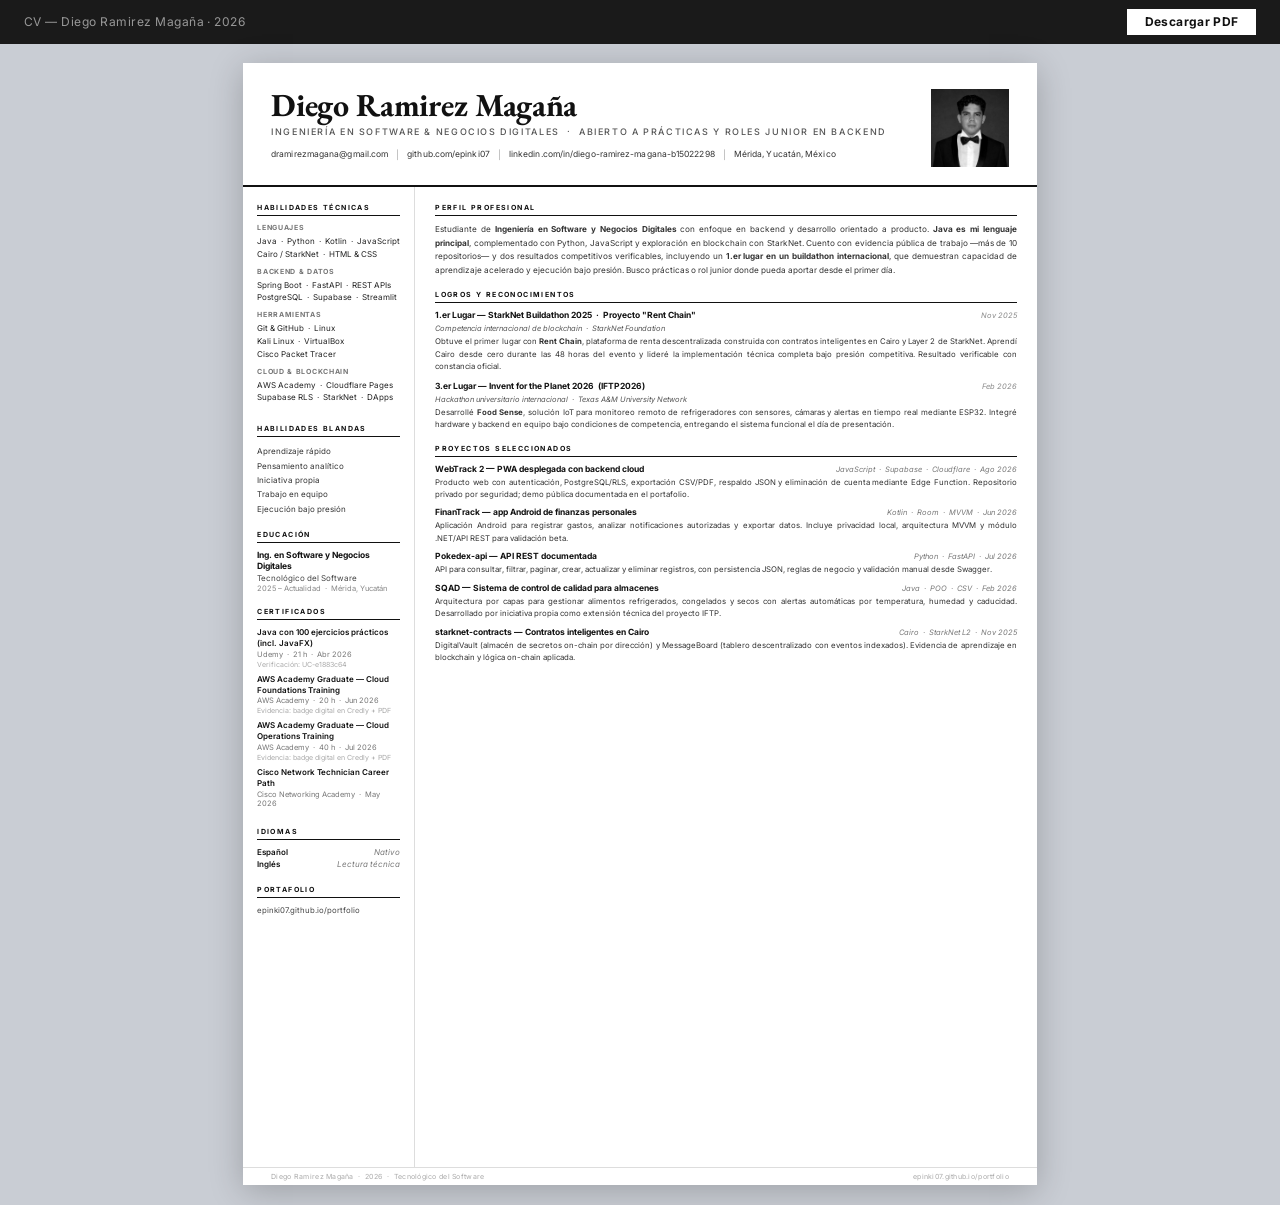
==== cv/index.html @ dd116756 "Update portfolio evidence and documentation" ====
<!DOCTYPE html>
<html lang="es">
<head>
  <meta charset="UTF-8"/>
  <meta name="viewport" content="width=device-width, initial-scale=1.0"/>
  <title>CV — Diego Ramirez Magaña</title>
  <link href="https://fonts.googleapis.com/css2?family=EB+Garamond:wght@400;500;600;700&family=Inter:wght@300;400;500;600;700&display=swap" rel="stylesheet"/>
  <style>
    *, *::before, *::after { box-sizing: border-box; margin: 0; padding: 0; }

    @media print {
      @page { margin: 0; size: A4 portrait; }
      body { -webkit-print-color-adjust: exact; print-color-adjust: exact; }
      .no-print { display: none !important; }
      .page { box-shadow: none; margin: 0; width: 100%; height: 100%; }
    }

    body {
      font-family: 'Inter', sans-serif;
      background: #c9cdd4;
      color: #111;
      font-size: 11px;
    }

    /* PRINT BAR */
    .print-bar {
      background: #1a1a1a;
      color: #fff;
      padding: .55rem 1.5rem;
      display: flex;
      justify-content: space-between;
      align-items: center;
    }
    .print-bar span { font-size: .75rem; opacity: .55; letter-spacing: .04em; }
    .btn-print {
      background: #fff;
      color: #111;
      border: none;
      padding: .35rem 1.1rem;
      font-size: .75rem;
      font-weight: 700;
      cursor: pointer;
      font-family: inherit;
      letter-spacing: .03em;
    }

    /* PAGE */
    .page {
      width: 210mm;
      height: 297mm;
      overflow: hidden;
      margin: 1.2rem auto;
      background: #fff;
      box-shadow: 0 6px 32px rgba(0,0,0,.22);
      display: flex;
      flex-direction: column;
    }

    /* ── HEADER ── */
    .cv-header {
      padding: 26px 28px 18px;
      border-bottom: 2px solid #111;
      display: grid;
      grid-template-columns: 1fr auto;
      align-items: start;
      gap: 16px;
    }
    .cv-name {
      font-family: 'EB Garamond', Georgia, serif;
      font-size: 32px;
      font-weight: 700;
      letter-spacing: -.3px;
      color: #111;
      line-height: 1;
    }
    .cv-title {
      font-size: 9px;
      font-weight: 500;
      letter-spacing: .18em;
      text-transform: uppercase;
      color: #555;
      margin-top: 5px;
      margin-bottom: 12px;
    }
    .cv-contacts {
      display: flex;
      flex-wrap: wrap;
      align-items: center;
      gap: 0;
    }
    .cv-contact {
      font-size: 8.5px;
      color: #333;
      text-decoration: none;
      letter-spacing: .01em;
    }
    .cv-sep {
      color: #aaa;
      margin: 0 8px;
      font-size: 9px;
    }
    .cv-avatar {
      width: 78px;
      height: 78px;
      object-fit: cover;
      filter: grayscale(100%) contrast(1.05);
    }

    /* ── BODY ── */
    .cv-body {
      display: grid;
      grid-template-columns: 172px 1fr;
      flex: 1;
      overflow: hidden;
    }

    /* ── SIDEBAR ── */
    .cv-sidebar {
      padding: 16px 14px 14px;
      border-right: 1px solid #ddd;
      display: flex;
      flex-direction: column;
      gap: 14px;
      overflow: hidden;
    }

    /* ── MAIN ── */
    .cv-main {
      padding: 16px 20px 14px;
      display: flex;
      flex-direction: column;
      gap: 13px;
      overflow: hidden;
    }

    /* ── SECTION TITLE ── */
    .sec-title {
      font-size: 7px;
      font-weight: 700;
      letter-spacing: .2em;
      text-transform: uppercase;
      color: #111;
      padding-bottom: 3px;
      border-bottom: 1px solid #111;
      margin-bottom: 7px;
    }

    /* ── PROFILE ── */
    .profile-text {
      font-size: 8.2px;
      color: #333;
      line-height: 1.65;
      text-align: justify;
    }

    /* ── SKILLS ── */
    .skill-block { margin-bottom: 6px; }
    .skill-label {
      font-size: 7px;
      font-weight: 700;
      text-transform: uppercase;
      letter-spacing: .1em;
      color: #777;
      margin-bottom: 3px;
    }
    .skill-list {
      font-size: 8px;
      color: #222;
      line-height: 1.6;
    }

    /* ── EDUCATION ── */
    .edu-degree { font-size: 8.5px; font-weight: 700; color: #111; line-height: 1.3; }
    .edu-school { font-size: 8px; color: #444; margin-top: 1px; }
    .edu-date   { font-size: 7.5px; color: #888; margin-top: 1px; }

    /* ── CERTS ── */
    .cert-row { margin-bottom: 5px; }
    .cert-name { font-size: 8px; font-weight: 600; color: #111; line-height: 1.35; }
    .cert-meta { font-size: 7.5px; color: #777; margin-top: 1px; }

    /* ── LANGS ── */
    .lang-row {
      display: flex;
      justify-content: space-between;
      font-size: 8px;
      margin-bottom: 2px;
    }
    .lang-name  { font-weight: 600; color: #111; }
    .lang-level { color: #777; font-style: italic; }

    /* ── SOFT SKILLS ── */
    .soft-list {
      font-size: 8px;
      color: #333;
      line-height: 1.8;
    }

    /* ── AWARDS ── */
    .award-row {
      display: grid;
      grid-template-columns: 1fr auto;
      gap: 8px;
      align-items: baseline;
      margin-bottom: 3px;
    }
    .award-title {
      font-size: 8.5px;
      font-weight: 700;
      color: #111;
      line-height: 1.3;
    }
    .award-date {
      font-size: 7.5px;
      color: #888;
      white-space: nowrap;
      font-style: italic;
    }
    .award-org {
      font-size: 7.5px;
      color: #555;
      font-style: italic;
      margin-bottom: 2px;
    }
    .award-desc {
      font-size: 7.8px;
      color: #333;
      line-height: 1.6;
      text-align: justify;
      margin-bottom: 8px;
    }
    .award-desc:last-child { margin-bottom: 0; }

    /* ── PROJECTS ── */
    .project-row { margin-bottom: 7px; }
    .project-row:last-child { margin-bottom: 0; }
    .project-header {
      display: grid;
      grid-template-columns: 1fr auto;
      align-items: baseline;
      gap: 8px;
      margin-bottom: 2px;
    }
    .project-name {
      font-size: 8.5px;
      font-weight: 700;
      color: #111;
    }
    .project-name a { color: inherit; text-decoration: none; }
    .project-stack {
      font-size: 7.5px;
      color: #777;
      font-style: italic;
      white-space: nowrap;
    }
    .project-desc {
      font-size: 7.8px;
      color: #333;
      line-height: 1.6;
      text-align: justify;
    }

    /* ── FOOTER ── */
    .cv-footer {
      border-top: 1px solid #ddd;
      padding: 4px 28px;
      display: flex;
      justify-content: space-between;
      align-items: center;
    }
    .cv-footer span, .cv-footer a {
      font-size: 7px;
      color: #aaa;
      text-decoration: none;
      letter-spacing: .04em;
    }
  </style>
</head>
<body>

  <div class="print-bar no-print">
    <span>CV — Diego Ramirez Magaña · 2026</span>
    <button class="btn-print" onclick="window.print()">Descargar PDF</button>
  </div>

  <div class="page">

    <!-- HEADER -->
    <header class="cv-header">
      <div>
        <div class="cv-name">Diego Ramirez Magaña</div>
        <div class="cv-title">Ingeniería en Software &amp; Negocios Digitales &nbsp;·&nbsp; Abierto a prácticas y roles junior en backend</div>
        <div class="cv-contacts">
          <a href="mailto:dramirezmagana@gmail.com" class="cv-contact">dramirezmagana@gmail.com</a>
          <span class="cv-sep">|</span>
          <a href="https://github.com/epinki07" class="cv-contact">github.com/epinki07</a>
          <span class="cv-sep">|</span>
          <a href="https://linkedin.com/in/diego-ramirez-magana-b15022298/" class="cv-contact">linkedin.com/in/diego-ramirez-magana-b15022298</a>
          <span class="cv-sep">|</span>
          <span class="cv-contact">Mérida, Yucatán, México</span>
        </div>
      </div>
      <img src="../profile.jpg" alt="Diego Ramirez Magaña" class="cv-avatar"
           onerror="this.style.display='none'"/>
    </header>

    <!-- BODY -->
    <div class="cv-body">

      <!-- SIDEBAR -->
      <aside class="cv-sidebar">

        <div>
          <div class="sec-title">Habilidades técnicas</div>
          <div class="skill-block">
            <div class="skill-label">Lenguajes</div>
            <div class="skill-list">Java &nbsp;·&nbsp; Python &nbsp;·&nbsp; Kotlin &nbsp;·&nbsp; JavaScript<br/>Cairo / StarkNet &nbsp;·&nbsp; HTML &amp; CSS</div>
          </div>
          <div class="skill-block">
            <div class="skill-label">Backend &amp; datos</div>
            <div class="skill-list">Spring Boot &nbsp;·&nbsp; FastAPI &nbsp;·&nbsp; REST APIs<br/>PostgreSQL &nbsp;·&nbsp; Supabase &nbsp;·&nbsp; Streamlit</div>
          </div>
          <div class="skill-block">
            <div class="skill-label">Herramientas</div>
            <div class="skill-list">Git &amp; GitHub &nbsp;·&nbsp; Linux<br/>Kali Linux &nbsp;·&nbsp; VirtualBox<br/>Cisco Packet Tracer</div>
          </div>
          <div class="skill-block">
            <div class="skill-label">Cloud &amp; Blockchain</div>
            <div class="skill-list">AWS Academy &nbsp;·&nbsp; Cloudflare Pages<br/>Supabase RLS &nbsp;·&nbsp; StarkNet &nbsp;·&nbsp; DApps</div>
          </div>
        </div>

        <div>
          <div class="sec-title">Habilidades blandas</div>
          <div class="soft-list">
            Aprendizaje rápido<br/>
            Pensamiento analítico<br/>
            Iniciativa propia<br/>
            Trabajo en equipo<br/>
            Ejecución bajo presión
          </div>
        </div>

        <div>
          <div class="sec-title">Educación</div>
          <div class="edu-degree">Ing. en Software y Negocios Digitales</div>
          <div class="edu-school">Tecnológico del Software</div>
          <div class="edu-date">2025 – Actualidad &nbsp;·&nbsp; Mérida, Yucatán</div>
        </div>

        <div>
          <div class="sec-title">Certificados</div>
          <div class="cert-row">
            <div class="cert-name">Java con 100 ejercicios prácticos (incl. JavaFX)</div>
            <div class="cert-meta">Udemy &nbsp;·&nbsp; 21 h &nbsp;·&nbsp; Abr 2026</div>
            <div class="cert-meta" style="color:#aaa; font-size:7px;">Verificación: UC-e1883c64</div>
          </div>
          <div class="cert-row">
            <div class="cert-name">AWS Academy Graduate — Cloud Foundations Training</div>
            <div class="cert-meta">AWS Academy &nbsp;·&nbsp; 20 h &nbsp;·&nbsp; Jun 2026</div>
            <div class="cert-meta" style="color:#aaa; font-size:7px;">Evidencia: badge digital en Credly + PDF</div>
          </div>
          <div class="cert-row">
            <div class="cert-name">AWS Academy Graduate — Cloud Operations Training</div>
            <div class="cert-meta">AWS Academy &nbsp;·&nbsp; 40 h &nbsp;·&nbsp; Jul 2026</div>
            <div class="cert-meta" style="color:#aaa; font-size:7px;">Evidencia: badge digital en Credly + PDF</div>
          </div>
          <div class="cert-row">
            <div class="cert-name">Cisco Network Technician Career Path</div>
            <div class="cert-meta">Cisco Networking Academy &nbsp;·&nbsp; May 2026</div>
          </div>
        </div>

        <div>
          <div class="sec-title">Idiomas</div>
          <div class="lang-row"><span class="lang-name">Español</span><span class="lang-level">Nativo</span></div>
          <div class="lang-row"><span class="lang-name">Inglés</span><span class="lang-level">Lectura técnica</span></div>
        </div>

        <div>
          <div class="sec-title">Portafolio</div>
          <div style="font-size:7.8px; color:#444;">epinki07.github.io/portfolio</div>
        </div>

      </aside>

      <!-- MAIN -->
      <main class="cv-main">

        <!-- PERFIL -->
        <div>
          <div class="sec-title">Perfil profesional</div>
          <p class="profile-text">
            Estudiante de <strong>Ingeniería en Software y Negocios Digitales</strong> con enfoque en backend y desarrollo orientado a producto. <strong>Java es mi lenguaje principal</strong>, complementado con Python, JavaScript y exploración en blockchain con StarkNet. Cuento con evidencia pública de trabajo —más de 10 repositorios— y dos resultados competitivos verificables, incluyendo un <strong>1.er lugar en un buildathon internacional</strong>, que demuestran capacidad de aprendizaje acelerado y ejecución bajo presión. Busco prácticas o rol junior donde pueda aportar desde el primer día.
          </p>
        </div>

        <!-- LOGROS -->
        <div>
          <div class="sec-title">Logros y reconocimientos</div>

          <div class="award-row">
            <div class="award-title">1.er Lugar — StarkNet Buildathon 2025 &nbsp;·&nbsp; Proyecto "Rent Chain"</div>
            <div class="award-date">Nov 2025</div>
          </div>
          <div class="award-org">Competencia internacional de blockchain &nbsp;·&nbsp; StarkNet Foundation</div>
          <p class="award-desc">Obtuve el primer lugar con <strong>Rent Chain</strong>, plataforma de renta descentralizada construida con contratos inteligentes en Cairo y Layer 2 de StarkNet. Aprendí Cairo desde cero durante las 48 horas del evento y lideré la implementación técnica completa bajo presión competitiva. Resultado verificable con constancia oficial.</p>

          <div class="award-row">
            <div class="award-title">3.er Lugar — Invent for the Planet 2026 &nbsp;(IFTP2026)</div>
            <div class="award-date">Feb 2026</div>
          </div>
          <div class="award-org">Hackathon universitario internacional &nbsp;·&nbsp; Texas A&amp;M University Network</div>
          <p class="award-desc">Desarrollé <strong>Food Sense</strong>, solución IoT para monitoreo remoto de refrigeradores con sensores, cámaras y alertas en tiempo real mediante ESP32. Integré hardware y backend en equipo bajo condiciones de competencia, entregando el sistema funcional el día de presentación.</p>
        </div>

        <!-- PROYECTOS -->
        <div>
          <div class="sec-title">Proyectos seleccionados</div>

          <div class="project-row">
            <div class="project-header">
              <span class="project-name">WebTrack 2 — PWA desplegada con backend cloud</span>
              <span class="project-stack">JavaScript &nbsp;·&nbsp; Supabase &nbsp;·&nbsp; Cloudflare &nbsp;·&nbsp; Ago 2026</span>
            </div>
            <p class="project-desc">Producto web con autenticación, PostgreSQL/RLS, exportación CSV/PDF, respaldo JSON y eliminación de cuenta mediante Edge Function. Repositorio privado por seguridad; demo pública documentada en el portafolio.</p>
          </div>

          <div class="project-row">
            <div class="project-header">
              <span class="project-name">FinanTrack — app Android de finanzas personales</span>
              <span class="project-stack">Kotlin &nbsp;·&nbsp; Room &nbsp;·&nbsp; MVVM &nbsp;·&nbsp; Jun 2026</span>
            </div>
            <p class="project-desc">Aplicación Android para registrar gastos, analizar notificaciones autorizadas y exportar datos. Incluye privacidad local, arquitectura MVVM y módulo .NET/API REST para validación beta.</p>
          </div>

          <div class="project-row">
            <div class="project-header">
              <span class="project-name">Pokedex-api — API REST documentada</span>
              <span class="project-stack">Python &nbsp;·&nbsp; FastAPI &nbsp;·&nbsp; Jul 2026</span>
            </div>
            <p class="project-desc">API para consultar, filtrar, paginar, crear, actualizar y eliminar registros, con persistencia JSON, reglas de negocio y validación manual desde Swagger.</p>
          </div>

          <div class="project-row">
            <div class="project-header">
              <span class="project-name">SQAD — Sistema de control de calidad para almacenes</span>
              <span class="project-stack">Java &nbsp;·&nbsp; POO &nbsp;·&nbsp; CSV &nbsp;·&nbsp; Feb 2026</span>
            </div>
            <p class="project-desc">Arquitectura por capas para gestionar alimentos refrigerados, congelados y secos con alertas automáticas por temperatura, humedad y caducidad. Desarrollado por iniciativa propia como extensión técnica del proyecto IFTP.</p>
          </div>

          <div class="project-row">
            <div class="project-header">
              <span class="project-name">starknet-contracts — Contratos inteligentes en Cairo</span>
              <span class="project-stack">Cairo &nbsp;·&nbsp; StarkNet L2 &nbsp;·&nbsp; Nov 2025</span>
            </div>
            <p class="project-desc">DigitalVault (almacén de secretos on-chain por dirección) y MessageBoard (tablero descentralizado con eventos indexados). Evidencia de aprendizaje en blockchain y lógica on-chain aplicada.</p>
          </div>

        </div>

      </main>
    </div>

    <!-- FOOTER -->
    <footer class="cv-footer">
      <span>Diego Ramirez Magaña &nbsp;·&nbsp; 2026 &nbsp;·&nbsp; Tecnológico del Software</span>
      <a href="https://epinki07.github.io/portfolio/">epinki07.github.io/portfolio</a>
    </footer>

  </div>

</body>
</html>
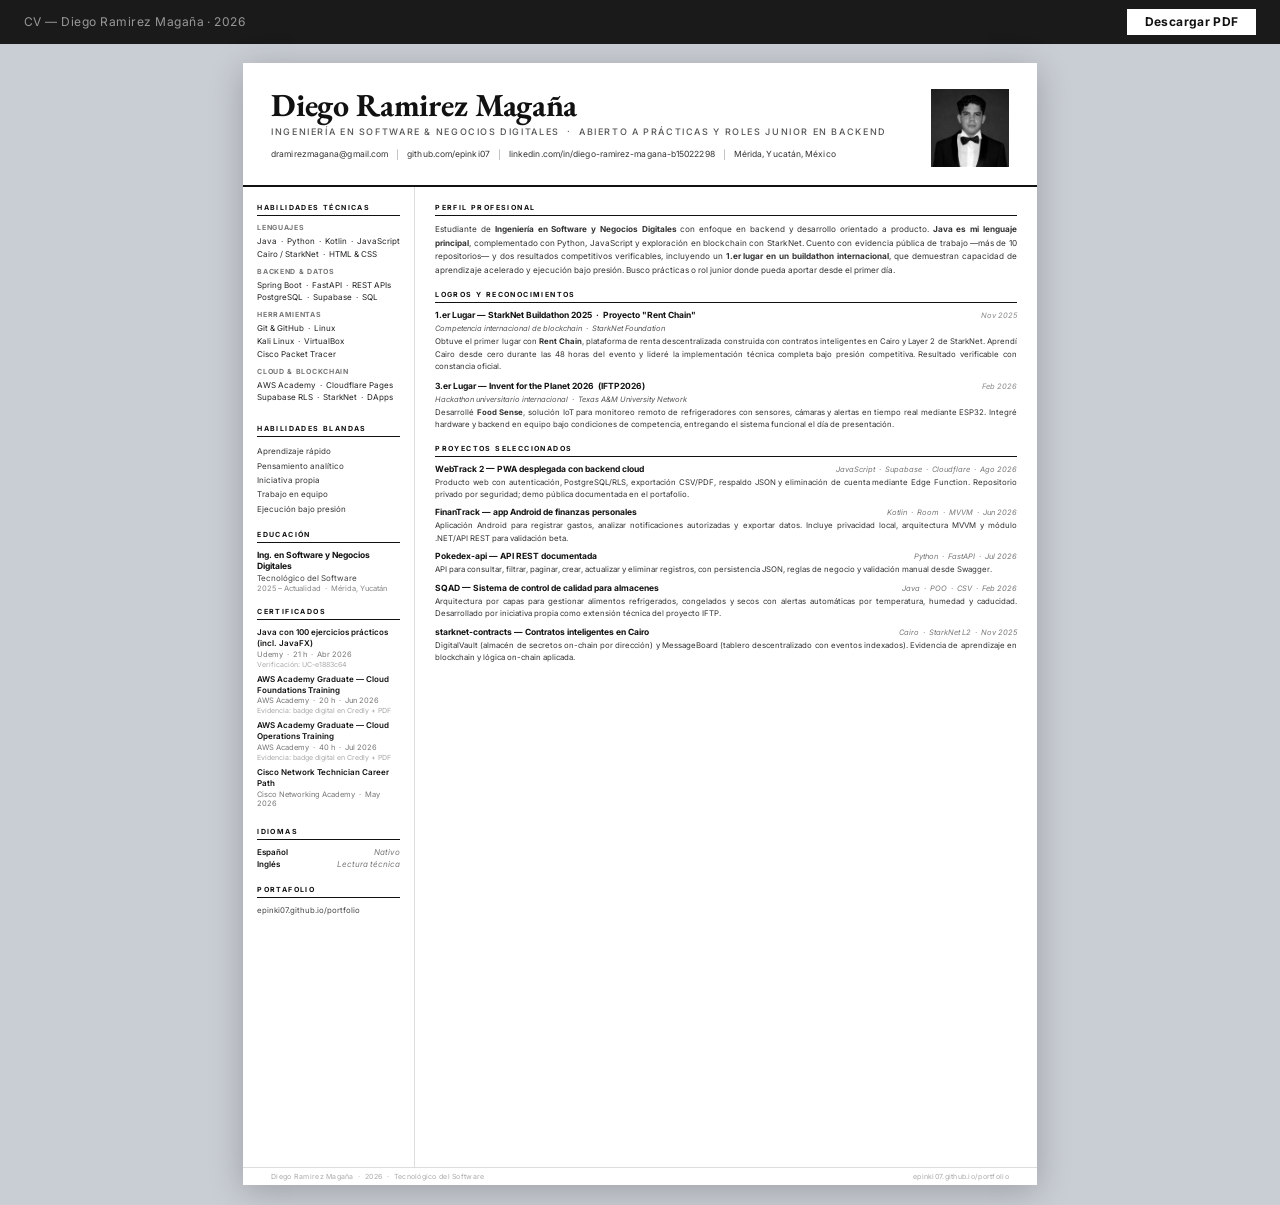
==== commit ba20f3e1: "Sync portfolio projects with GitHub repos" ====
--- a/cv/index.html
+++ b/cv/index.html
@@ -318,7 +318,7 @@
           </div>
           <div class="skill-block">
             <div class="skill-label">Backend &amp; datos</div>
-            <div class="skill-list">Spring Boot &nbsp;·&nbsp; FastAPI &nbsp;·&nbsp; REST APIs<br/>PostgreSQL &nbsp;·&nbsp; Supabase &nbsp;·&nbsp; Streamlit</div>
+            <div class="skill-list">Spring Boot &nbsp;·&nbsp; FastAPI &nbsp;·&nbsp; REST APIs<br/>PostgreSQL &nbsp;·&nbsp; Supabase &nbsp;·&nbsp; SQL</div>
           </div>
           <div class="skill-block">
             <div class="skill-label">Herramientas</div>
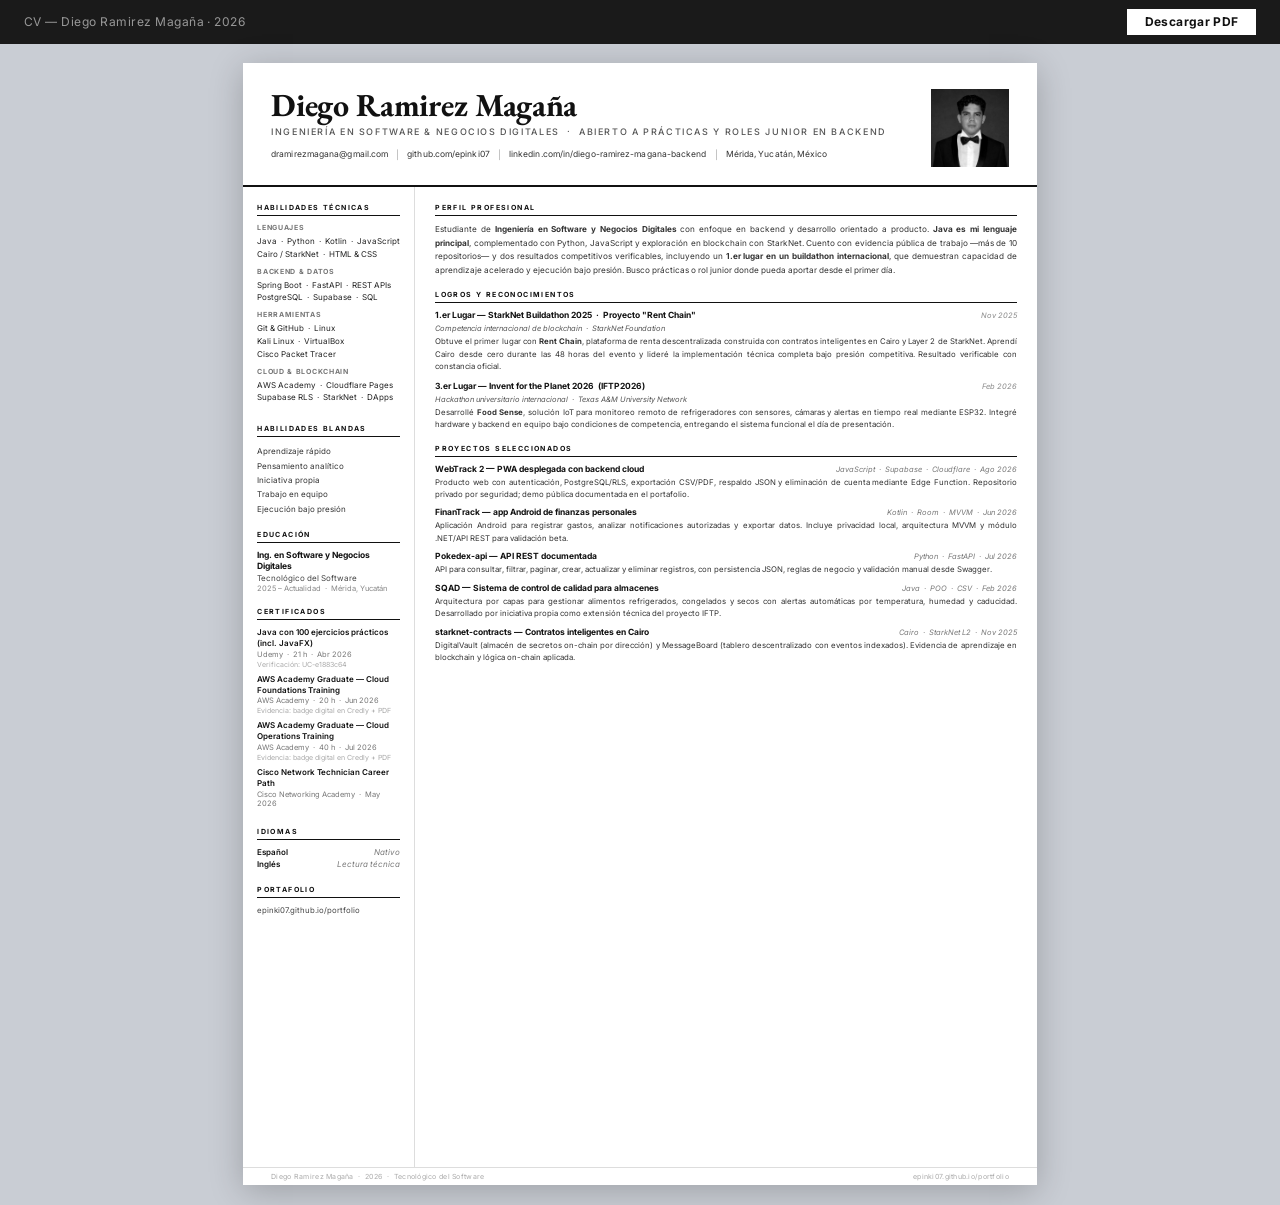
==== commit 67d54a62: "Actualiza enfoque a servicios web y corrige enlace de LinkedIn Co-Authored-By: Claude Opus 5.5 <nore" ====
--- a/cv/index.html
+++ b/cv/index.html
@@ -295,7 +295,7 @@
           <span class="cv-sep">|</span>
           <a href="https://github.com/epinki07" class="cv-contact">github.com/epinki07</a>
           <span class="cv-sep">|</span>
-          <a href="https://linkedin.com/in/diego-ramirez-magana-b15022298/" class="cv-contact">linkedin.com/in/diego-ramirez-magana-b15022298</a>
+          <a href="https://linkedin.com/in/diego-ramirez-magana-backend/" class="cv-contact">linkedin.com/in/diego-ramirez-magana-backend</a>
           <span class="cv-sep">|</span>
           <span class="cv-contact">Mérida, Yucatán, México</span>
         </div>
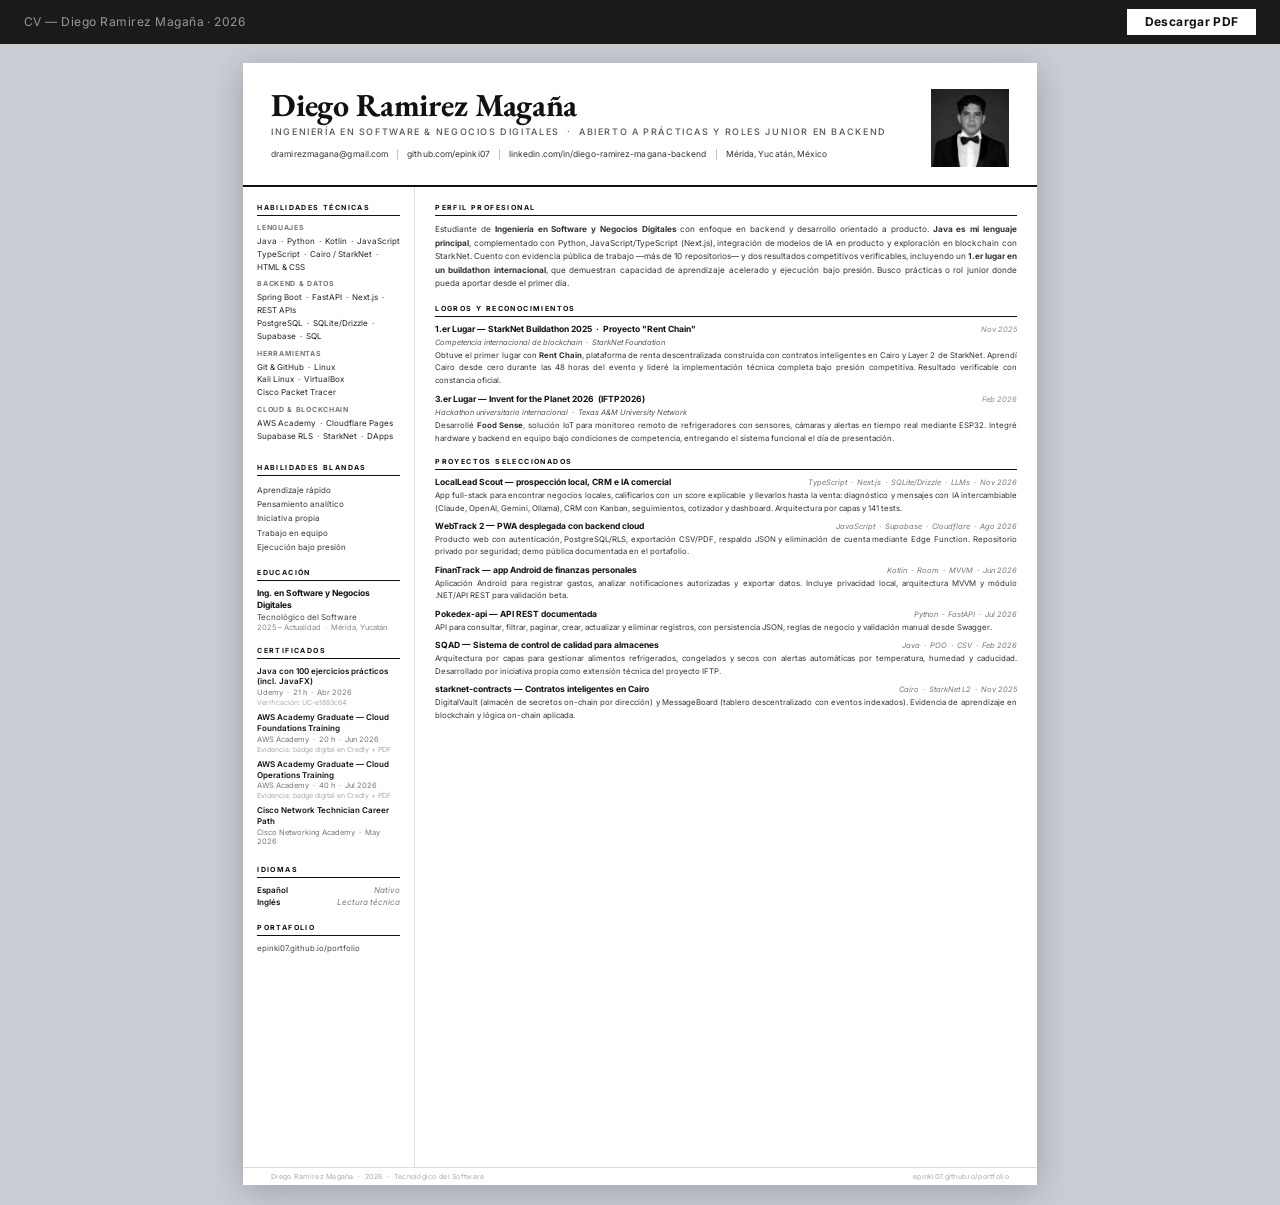
==== commit ef1ce355: "Agrega LocalLead Scout al portafolio y al CV - Proyecto nuevo en portada, "Lo más reciente" (con cap" ====
--- a/cv/index.html
+++ b/cv/index.html
@@ -314,11 +314,11 @@
           <div class="sec-title">Habilidades técnicas</div>
           <div class="skill-block">
             <div class="skill-label">Lenguajes</div>
-            <div class="skill-list">Java &nbsp;·&nbsp; Python &nbsp;·&nbsp; Kotlin &nbsp;·&nbsp; JavaScript<br/>Cairo / StarkNet &nbsp;·&nbsp; HTML &amp; CSS</div>
+            <div class="skill-list">Java &nbsp;·&nbsp; Python &nbsp;·&nbsp; Kotlin &nbsp;·&nbsp; JavaScript<br/>TypeScript &nbsp;·&nbsp; Cairo / StarkNet &nbsp;·&nbsp; HTML &amp; CSS</div>
           </div>
           <div class="skill-block">
             <div class="skill-label">Backend &amp; datos</div>
-            <div class="skill-list">Spring Boot &nbsp;·&nbsp; FastAPI &nbsp;·&nbsp; REST APIs<br/>PostgreSQL &nbsp;·&nbsp; Supabase &nbsp;·&nbsp; SQL</div>
+            <div class="skill-list">Spring Boot &nbsp;·&nbsp; FastAPI &nbsp;·&nbsp; Next.js &nbsp;·&nbsp; REST APIs<br/>PostgreSQL &nbsp;·&nbsp; SQLite/Drizzle &nbsp;·&nbsp; Supabase &nbsp;·&nbsp; SQL</div>
           </div>
           <div class="skill-block">
             <div class="skill-label">Herramientas</div>
@@ -391,7 +391,7 @@
         <div>
           <div class="sec-title">Perfil profesional</div>
           <p class="profile-text">
-            Estudiante de <strong>Ingeniería en Software y Negocios Digitales</strong> con enfoque en backend y desarrollo orientado a producto. <strong>Java es mi lenguaje principal</strong>, complementado con Python, JavaScript y exploración en blockchain con StarkNet. Cuento con evidencia pública de trabajo —más de 10 repositorios— y dos resultados competitivos verificables, incluyendo un <strong>1.er lugar en un buildathon internacional</strong>, que demuestran capacidad de aprendizaje acelerado y ejecución bajo presión. Busco prácticas o rol junior donde pueda aportar desde el primer día.
+            Estudiante de <strong>Ingeniería en Software y Negocios Digitales</strong> con enfoque en backend y desarrollo orientado a producto. <strong>Java es mi lenguaje principal</strong>, complementado con Python, JavaScript/TypeScript (Next.js), integración de modelos de IA en producto y exploración en blockchain con StarkNet. Cuento con evidencia pública de trabajo —más de 10 repositorios— y dos resultados competitivos verificables, incluyendo un <strong>1.er lugar en un buildathon internacional</strong>, que demuestran capacidad de aprendizaje acelerado y ejecución bajo presión. Busco prácticas o rol junior donde pueda aportar desde el primer día.
           </p>
         </div>
 
@@ -417,6 +417,14 @@
         <!-- PROYECTOS -->
         <div>
           <div class="sec-title">Proyectos seleccionados</div>
+
+          <div class="project-row">
+            <div class="project-header">
+              <span class="project-name">LocalLead Scout — prospección local, CRM e IA comercial</span>
+              <span class="project-stack">TypeScript &nbsp;·&nbsp; Next.js &nbsp;·&nbsp; SQLite/Drizzle &nbsp;·&nbsp; LLMs &nbsp;·&nbsp; Nov 2026</span>
+            </div>
+            <p class="project-desc">App full-stack para encontrar negocios locales, calificarlos con un score explicable y llevarlos hasta la venta: diagnóstico y mensajes con IA intercambiable (Claude, OpenAI, Gemini, Ollama), CRM con Kanban, seguimientos, cotizador y dashboard. Arquitectura por capas y 141 tests.</p>
+          </div>
 
           <div class="project-row">
             <div class="project-header">
